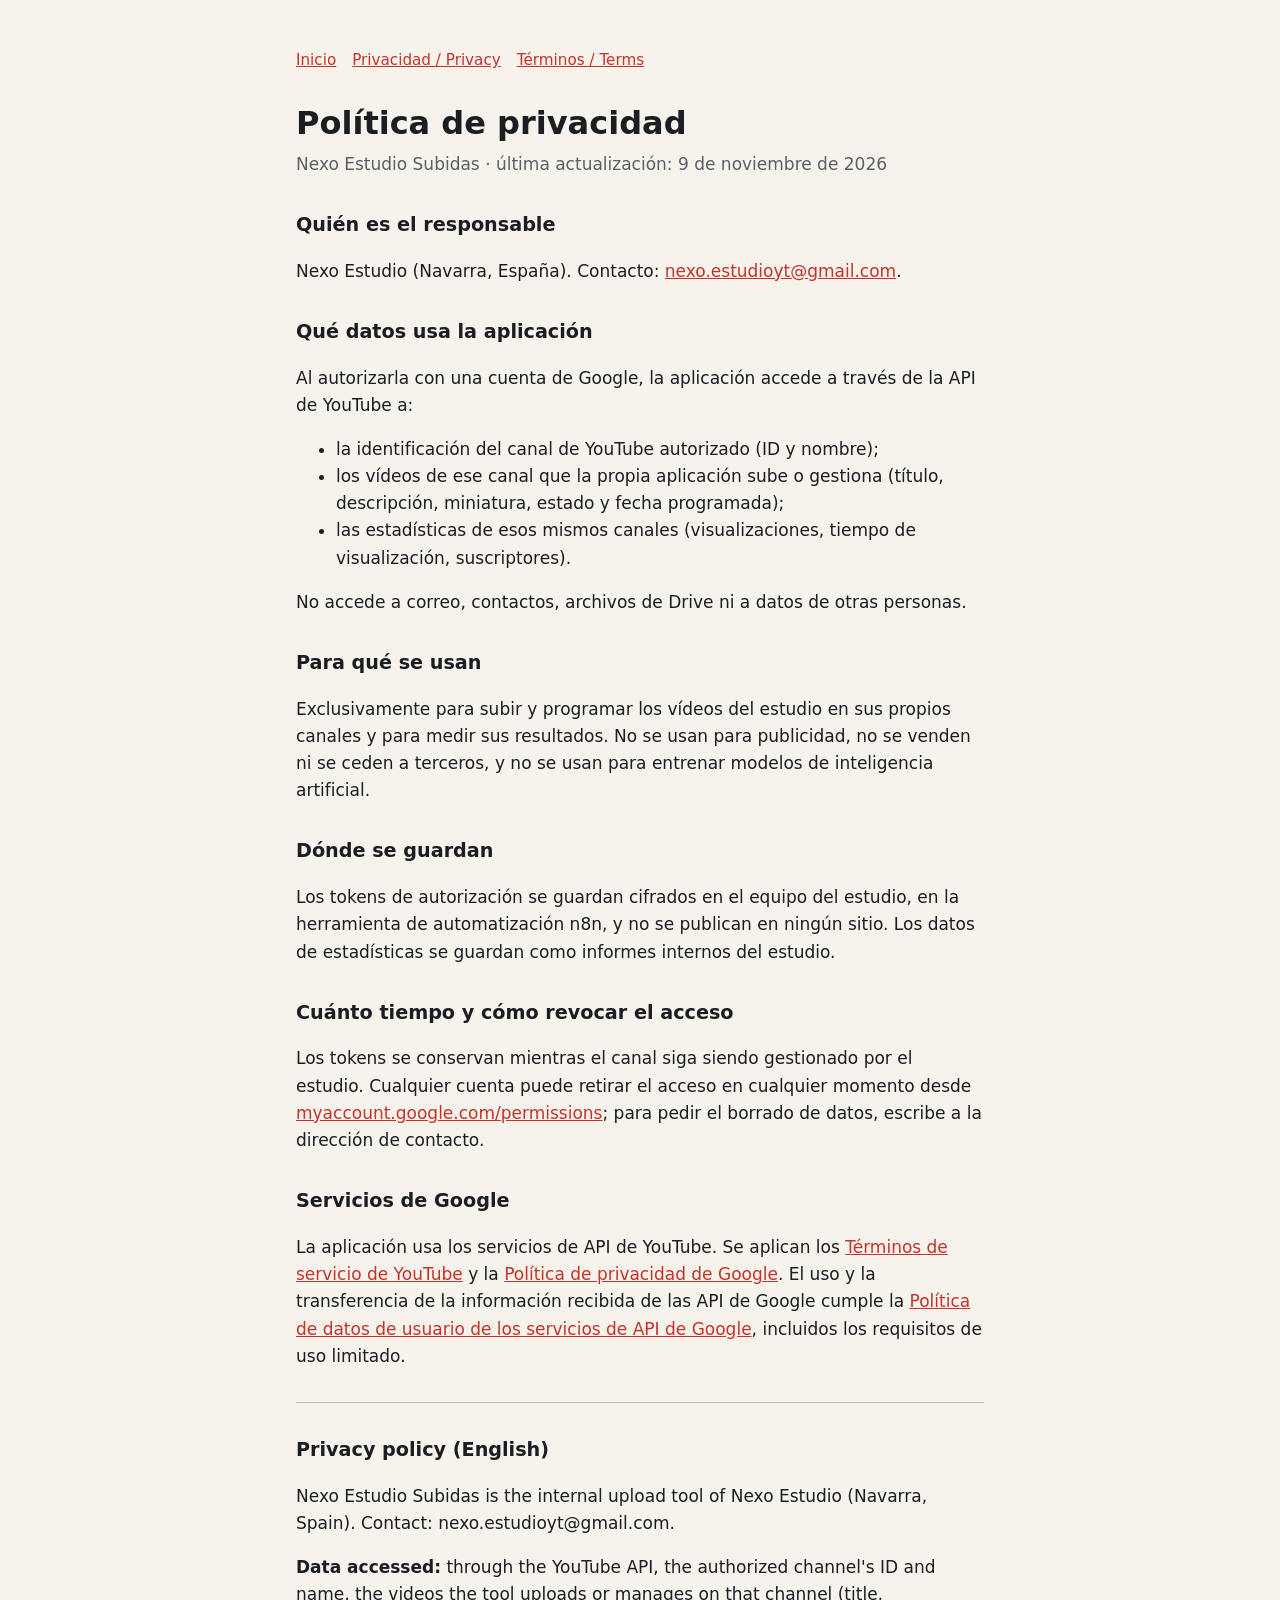
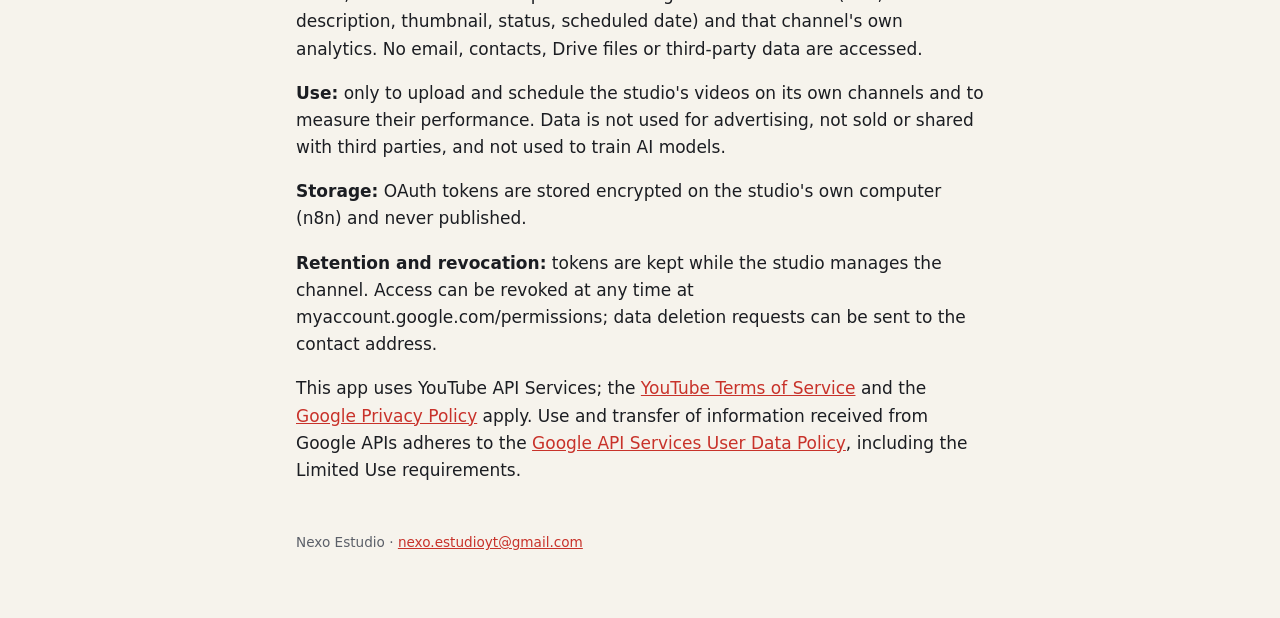
==== privacidad.html @ 5f4a662a "Páginas legales de Nexo Estudio (inicio, privacidad, términos) para la app OAuth Co-Authored-By: Cla" ====
<!doctype html>
<html lang="es">
<head>
<meta charset="utf-8">
<meta name="viewport" content="width=device-width, initial-scale=1">
<title>Política de privacidad</title>
<link rel="stylesheet" href="estilo.css">
</head>
<body>
<main>
<nav><a href="./">Inicio</a><a href="privacidad.html">Privacidad / Privacy</a><a href="terminos.html">Términos / Terms</a></nav>
<h1>Política de privacidad</h1>
<p class="sub">Nexo Estudio Subidas · última actualización: 9 de noviembre de 2026</p>

<h2>Quién es el responsable</h2>
<p>Nexo Estudio (Navarra, España). Contacto: <a href="mailto:nexo.estudioyt@gmail.com">nexo.estudioyt@gmail.com</a>.</p>

<h2>Qué datos usa la aplicación</h2>
<p>Al autorizarla con una cuenta de Google, la aplicación accede a través de la API de YouTube a:</p>
<ul>
  <li>la identificación del canal de YouTube autorizado (ID y nombre);</li>
  <li>los vídeos de ese canal que la propia aplicación sube o gestiona (título, descripción, miniatura, estado y fecha programada);</li>
  <li>las estadísticas de esos mismos canales (visualizaciones, tiempo de visualización, suscriptores).</li>
</ul>
<p>No accede a correo, contactos, archivos de Drive ni a datos de otras personas.</p>

<h2>Para qué se usan</h2>
<p>Exclusivamente para subir y programar los vídeos del estudio en sus propios canales y para medir sus resultados.
No se usan para publicidad, no se venden ni se ceden a terceros, y no se usan para entrenar modelos de inteligencia artificial.</p>

<h2>Dónde se guardan</h2>
<p>Los tokens de autorización se guardan cifrados en el equipo del estudio, en la herramienta de automatización n8n, y no se
publican en ningún sitio. Los datos de estadísticas se guardan como informes internos del estudio.</p>

<h2>Cuánto tiempo y cómo revocar el acceso</h2>
<p>Los tokens se conservan mientras el canal siga siendo gestionado por el estudio. Cualquier cuenta puede retirar el acceso
en cualquier momento desde <a href="https://myaccount.google.com/permissions">myaccount.google.com/permissions</a>; para
pedir el borrado de datos, escribe a la dirección de contacto.</p>

<h2>Servicios de Google</h2>
<p>La aplicación usa los servicios de API de YouTube. Se aplican los
<a href="https://www.youtube.com/t/terms">Términos de servicio de YouTube</a> y la
<a href="https://policies.google.com/privacy">Política de privacidad de Google</a>. El uso y la transferencia de la información
recibida de las API de Google cumple la
<a href="https://developers.google.com/terms/api-services-user-data-policy">Política de datos de usuario de los servicios de API de Google</a>,
incluidos los requisitos de uso limitado.</p>

<hr>
<h2 lang="en">Privacy policy (English)</h2>
<div lang="en">
<p>Nexo Estudio Subidas is the internal upload tool of Nexo Estudio (Navarra, Spain). Contact: nexo.estudioyt@gmail.com.</p>
<p><strong>Data accessed:</strong> through the YouTube API, the authorized channel's ID and name, the videos the tool uploads or
manages on that channel (title, description, thumbnail, status, scheduled date) and that channel's own analytics. No email,
contacts, Drive files or third-party data are accessed.</p>
<p><strong>Use:</strong> only to upload and schedule the studio's videos on its own channels and to measure their performance.
Data is not used for advertising, not sold or shared with third parties, and not used to train AI models.</p>
<p><strong>Storage:</strong> OAuth tokens are stored encrypted on the studio's own computer (n8n) and never published.</p>
<p><strong>Retention and revocation:</strong> tokens are kept while the studio manages the channel. Access can be revoked at any
time at myaccount.google.com/permissions; data deletion requests can be sent to the contact address.</p>
<p>This app uses YouTube API Services; the <a href="https://www.youtube.com/t/terms">YouTube Terms of Service</a> and the
<a href="https://policies.google.com/privacy">Google Privacy Policy</a> apply. Use and transfer of information received from Google
APIs adheres to the <a href="https://developers.google.com/terms/api-services-user-data-policy">Google API Services User Data Policy</a>,
including the Limited Use requirements.</p>
</div>

<footer>Nexo Estudio · <a href="mailto:nexo.estudioyt@gmail.com">nexo.estudioyt@gmail.com</a></footer>
</main>
</body>
</html>
---- estilo.css ----
:root { --fondo:#f6f3ec; --texto:#1b1d22; --suave:#5b5f68; --acento:#c8322a; }
@media (prefers-color-scheme: dark) { :root { --fondo:#15171b; --texto:#ecebe7; --suave:#a3a6ad; --acento:#ef6a5f; } }
* { box-sizing:border-box; }
body { margin:0; background:var(--fondo); color:var(--texto); font:17px/1.6 system-ui,-apple-system,"Segoe UI",sans-serif; }
main { max-width:720px; margin:0 auto; padding:48px 16px 64px; }
h1 { font-size:2rem; line-height:1.2; margin:0 0 8px; }
h2 { font-size:1.2rem; margin:32px 0 8px; }
p, li { color:var(--texto); }
.sub { color:var(--suave); margin-top:0; }
a { color:var(--acento); }
nav { display:flex; gap:16px; flex-wrap:wrap; margin-bottom:32px; font-size:.95rem; }
footer { margin-top:48px; color:var(--suave); font-size:.85rem; }
hr { border:0; border-top:1px solid color-mix(in srgb, var(--suave) 35%, transparent); margin:32px 0; }
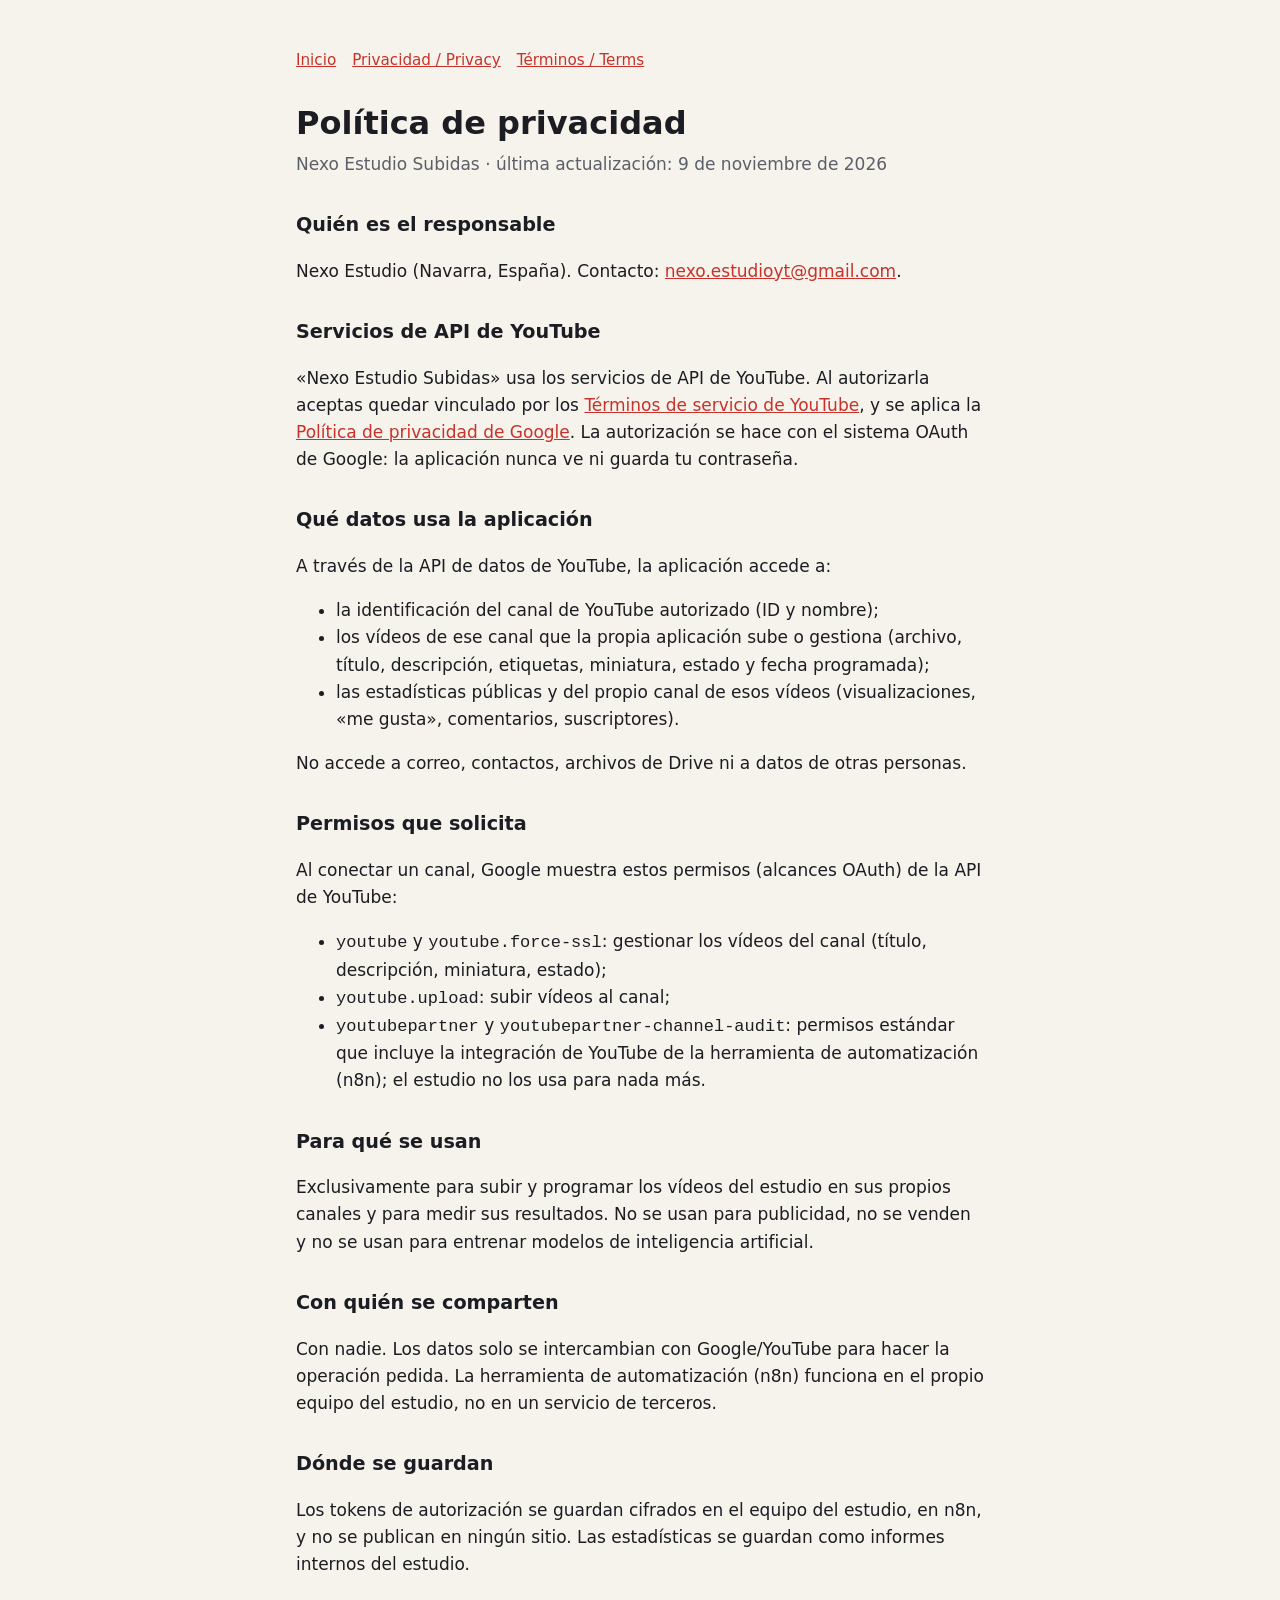
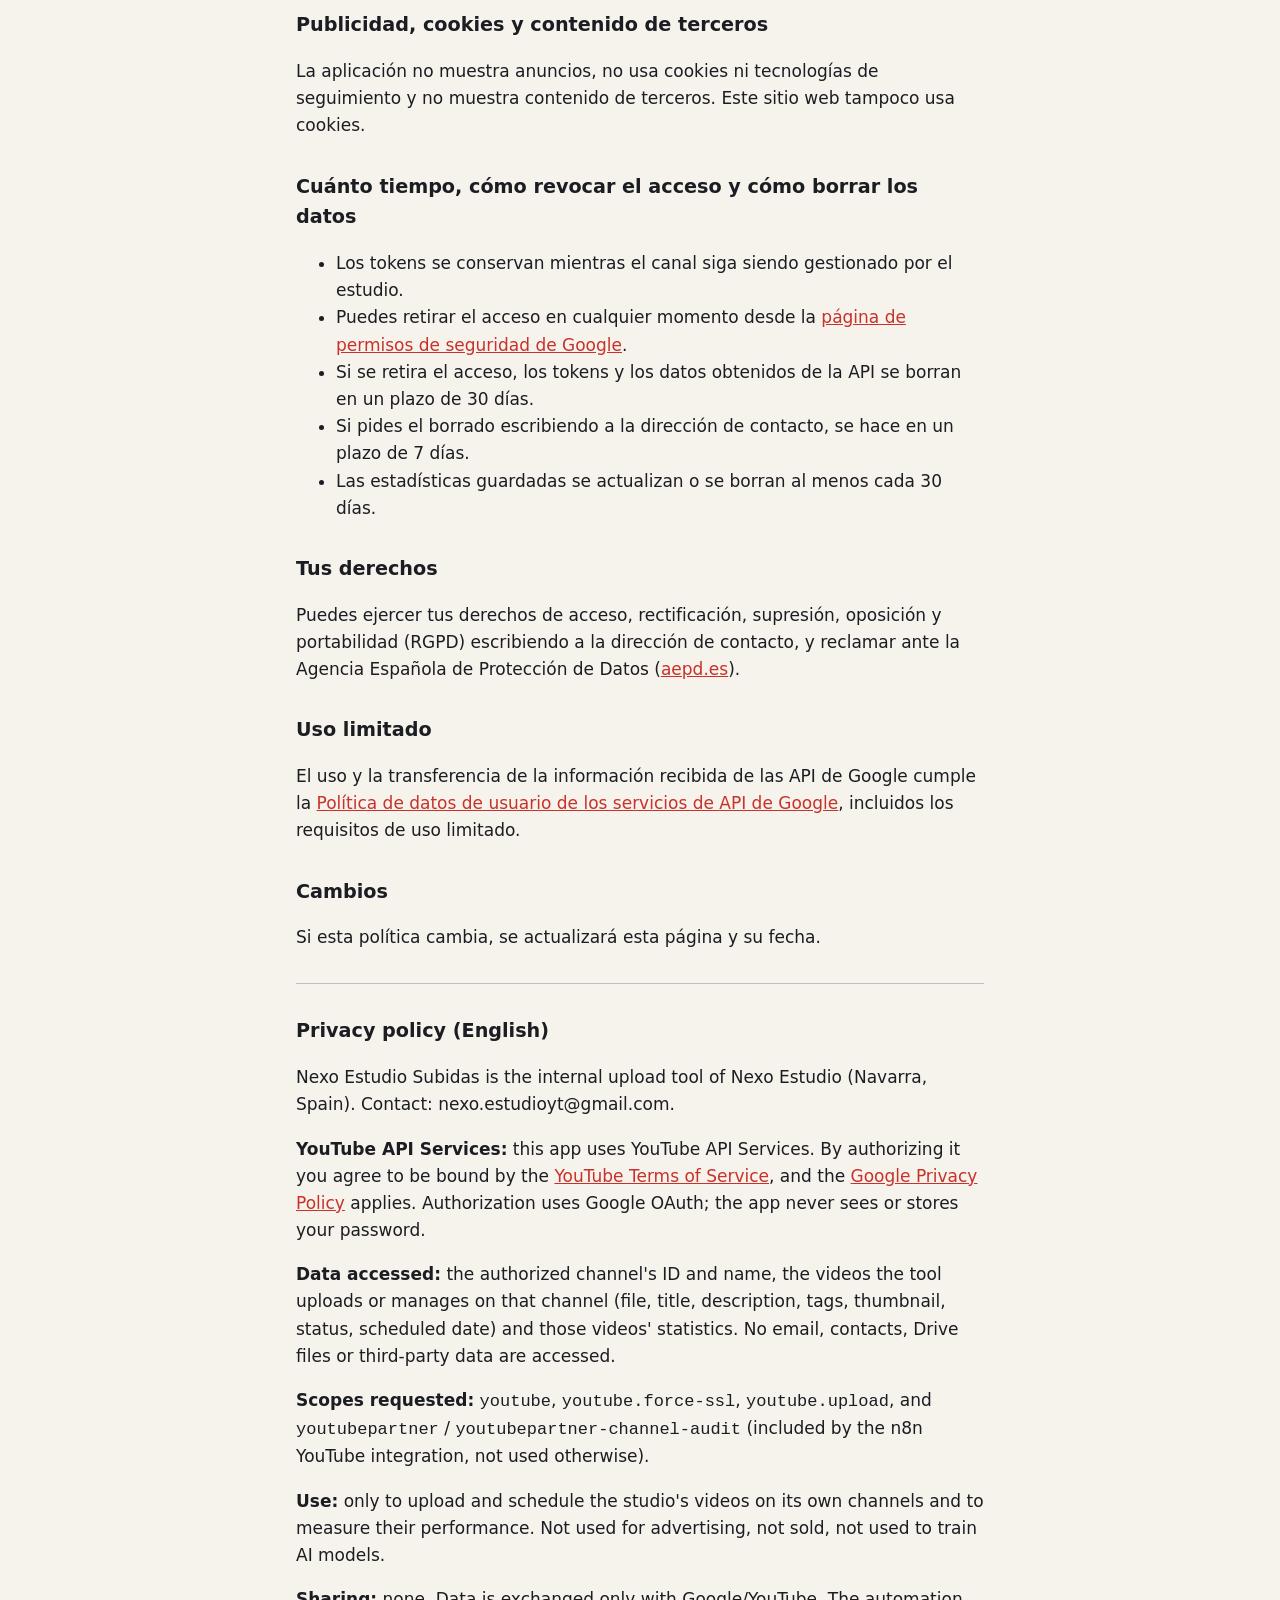
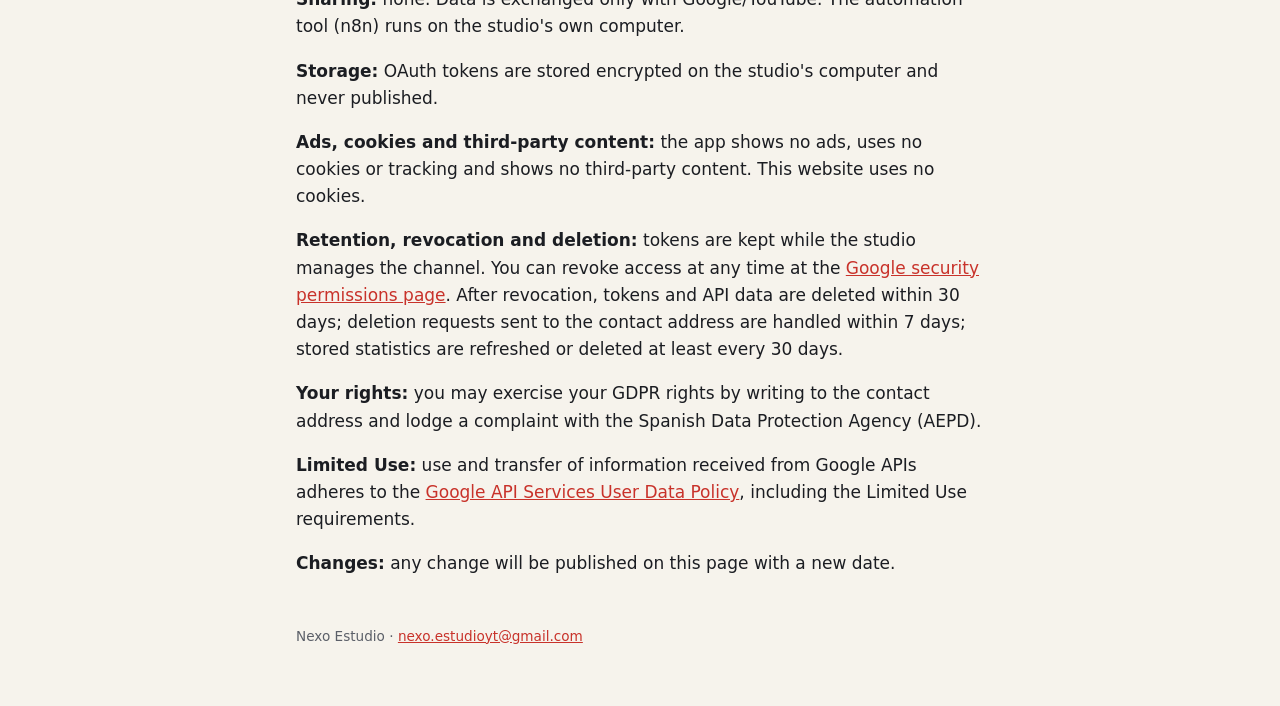
==== commit b71b2562: "Completa privacidad y términos según la política de YouTube API Permisos OAuth, enlace de revocación" ====
--- a/privacidad.html
+++ b/privacidad.html
@@ -15,52 +15,99 @@
 <h2>Quién es el responsable</h2>
 <p>Nexo Estudio (Navarra, España). Contacto: <a href="mailto:nexo.estudioyt@gmail.com">nexo.estudioyt@gmail.com</a>.</p>
 
+<h2>Servicios de API de YouTube</h2>
+<p>«Nexo Estudio Subidas» usa los servicios de API de YouTube. Al autorizarla aceptas quedar vinculado por los
+<a href="https://www.youtube.com/t/terms">Términos de servicio de YouTube</a>, y se aplica la
+<a href="https://policies.google.com/privacy">Política de privacidad de Google</a>. La autorización se hace con el sistema
+OAuth de Google: la aplicación nunca ve ni guarda tu contraseña.</p>
+
 <h2>Qué datos usa la aplicación</h2>
-<p>Al autorizarla con una cuenta de Google, la aplicación accede a través de la API de YouTube a:</p>
+<p>A través de la API de datos de YouTube, la aplicación accede a:</p>
 <ul>
   <li>la identificación del canal de YouTube autorizado (ID y nombre);</li>
-  <li>los vídeos de ese canal que la propia aplicación sube o gestiona (título, descripción, miniatura, estado y fecha programada);</li>
-  <li>las estadísticas de esos mismos canales (visualizaciones, tiempo de visualización, suscriptores).</li>
+  <li>los vídeos de ese canal que la propia aplicación sube o gestiona (archivo, título, descripción, etiquetas, miniatura,
+  estado y fecha programada);</li>
+  <li>las estadísticas públicas y del propio canal de esos vídeos (visualizaciones, «me gusta», comentarios, suscriptores).</li>
 </ul>
 <p>No accede a correo, contactos, archivos de Drive ni a datos de otras personas.</p>
 
+<h2>Permisos que solicita</h2>
+<p>Al conectar un canal, Google muestra estos permisos (alcances OAuth) de la API de YouTube:</p>
+<ul>
+  <li><code>youtube</code> y <code>youtube.force-ssl</code>: gestionar los vídeos del canal (título, descripción, miniatura, estado);</li>
+  <li><code>youtube.upload</code>: subir vídeos al canal;</li>
+  <li><code>youtubepartner</code> y <code>youtubepartner-channel-audit</code>: permisos estándar que incluye la integración de
+  YouTube de la herramienta de automatización (n8n); el estudio no los usa para nada más.</li>
+</ul>
+
 <h2>Para qué se usan</h2>
 <p>Exclusivamente para subir y programar los vídeos del estudio en sus propios canales y para medir sus resultados.
-No se usan para publicidad, no se venden ni se ceden a terceros, y no se usan para entrenar modelos de inteligencia artificial.</p>
+No se usan para publicidad, no se venden y no se usan para entrenar modelos de inteligencia artificial.</p>
+
+<h2>Con quién se comparten</h2>
+<p>Con nadie. Los datos solo se intercambian con Google/YouTube para hacer la operación pedida. La herramienta de
+automatización (n8n) funciona en el propio equipo del estudio, no en un servicio de terceros.</p>
 
 <h2>Dónde se guardan</h2>
-<p>Los tokens de autorización se guardan cifrados en el equipo del estudio, en la herramienta de automatización n8n, y no se
-publican en ningún sitio. Los datos de estadísticas se guardan como informes internos del estudio.</p>
+<p>Los tokens de autorización se guardan cifrados en el equipo del estudio, en n8n, y no se publican en ningún sitio.
+Las estadísticas se guardan como informes internos del estudio.</p>
 
-<h2>Cuánto tiempo y cómo revocar el acceso</h2>
-<p>Los tokens se conservan mientras el canal siga siendo gestionado por el estudio. Cualquier cuenta puede retirar el acceso
-en cualquier momento desde <a href="https://myaccount.google.com/permissions">myaccount.google.com/permissions</a>; para
-pedir el borrado de datos, escribe a la dirección de contacto.</p>
+<h2>Publicidad, cookies y contenido de terceros</h2>
+<p>La aplicación no muestra anuncios, no usa cookies ni tecnologías de seguimiento y no muestra contenido de terceros.
+Este sitio web tampoco usa cookies.</p>
 
-<h2>Servicios de Google</h2>
-<p>La aplicación usa los servicios de API de YouTube. Se aplican los
-<a href="https://www.youtube.com/t/terms">Términos de servicio de YouTube</a> y la
-<a href="https://policies.google.com/privacy">Política de privacidad de Google</a>. El uso y la transferencia de la información
-recibida de las API de Google cumple la
+<h2>Cuánto tiempo, cómo revocar el acceso y cómo borrar los datos</h2>
+<ul>
+  <li>Los tokens se conservan mientras el canal siga siendo gestionado por el estudio.</li>
+  <li>Puedes retirar el acceso en cualquier momento desde la
+  <a href="https://security.google.com/settings/security/permissions">página de permisos de seguridad de Google</a>.</li>
+  <li>Si se retira el acceso, los tokens y los datos obtenidos de la API se borran en un plazo de 30 días.</li>
+  <li>Si pides el borrado escribiendo a la dirección de contacto, se hace en un plazo de 7 días.</li>
+  <li>Las estadísticas guardadas se actualizan o se borran al menos cada 30 días.</li>
+</ul>
+
+<h2>Tus derechos</h2>
+<p>Puedes ejercer tus derechos de acceso, rectificación, supresión, oposición y portabilidad (RGPD) escribiendo a la dirección
+de contacto, y reclamar ante la Agencia Española de Protección de Datos (<a href="https://www.aepd.es">aepd.es</a>).</p>
+
+<h2>Uso limitado</h2>
+<p>El uso y la transferencia de la información recibida de las API de Google cumple la
 <a href="https://developers.google.com/terms/api-services-user-data-policy">Política de datos de usuario de los servicios de API de Google</a>,
 incluidos los requisitos de uso limitado.</p>
+
+<h2>Cambios</h2>
+<p>Si esta política cambia, se actualizará esta página y su fecha.</p>
 
 <hr>
 <h2 lang="en">Privacy policy (English)</h2>
 <div lang="en">
 <p>Nexo Estudio Subidas is the internal upload tool of Nexo Estudio (Navarra, Spain). Contact: nexo.estudioyt@gmail.com.</p>
-<p><strong>Data accessed:</strong> through the YouTube API, the authorized channel's ID and name, the videos the tool uploads or
-manages on that channel (title, description, thumbnail, status, scheduled date) and that channel's own analytics. No email,
-contacts, Drive files or third-party data are accessed.</p>
+<p><strong>YouTube API Services:</strong> this app uses YouTube API Services. By authorizing it you agree to be bound by the
+<a href="https://www.youtube.com/t/terms">YouTube Terms of Service</a>, and the
+<a href="https://policies.google.com/privacy">Google Privacy Policy</a> applies. Authorization uses Google OAuth; the app never
+sees or stores your password.</p>
+<p><strong>Data accessed:</strong> the authorized channel's ID and name, the videos the tool uploads or manages on that channel
+(file, title, description, tags, thumbnail, status, scheduled date) and those videos' statistics. No email, contacts, Drive files
+or third-party data are accessed.</p>
+<p><strong>Scopes requested:</strong> <code>youtube</code>, <code>youtube.force-ssl</code>, <code>youtube.upload</code>, and
+<code>youtubepartner</code> / <code>youtubepartner-channel-audit</code> (included by the n8n YouTube integration, not used otherwise).</p>
 <p><strong>Use:</strong> only to upload and schedule the studio's videos on its own channels and to measure their performance.
-Data is not used for advertising, not sold or shared with third parties, and not used to train AI models.</p>
-<p><strong>Storage:</strong> OAuth tokens are stored encrypted on the studio's own computer (n8n) and never published.</p>
-<p><strong>Retention and revocation:</strong> tokens are kept while the studio manages the channel. Access can be revoked at any
-time at myaccount.google.com/permissions; data deletion requests can be sent to the contact address.</p>
-<p>This app uses YouTube API Services; the <a href="https://www.youtube.com/t/terms">YouTube Terms of Service</a> and the
-<a href="https://policies.google.com/privacy">Google Privacy Policy</a> apply. Use and transfer of information received from Google
-APIs adheres to the <a href="https://developers.google.com/terms/api-services-user-data-policy">Google API Services User Data Policy</a>,
+Not used for advertising, not sold, not used to train AI models.</p>
+<p><strong>Sharing:</strong> none. Data is exchanged only with Google/YouTube. The automation tool (n8n) runs on the studio's
+own computer.</p>
+<p><strong>Storage:</strong> OAuth tokens are stored encrypted on the studio's computer and never published.</p>
+<p><strong>Ads, cookies and third-party content:</strong> the app shows no ads, uses no cookies or tracking and shows no
+third-party content. This website uses no cookies.</p>
+<p><strong>Retention, revocation and deletion:</strong> tokens are kept while the studio manages the channel. You can revoke
+access at any time at the <a href="https://security.google.com/settings/security/permissions">Google security permissions page</a>.
+After revocation, tokens and API data are deleted within 30 days; deletion requests sent to the contact address are handled
+within 7 days; stored statistics are refreshed or deleted at least every 30 days.</p>
+<p><strong>Your rights:</strong> you may exercise your GDPR rights by writing to the contact address and lodge a complaint with
+the Spanish Data Protection Agency (AEPD).</p>
+<p><strong>Limited Use:</strong> use and transfer of information received from Google APIs adheres to the
+<a href="https://developers.google.com/terms/api-services-user-data-policy">Google API Services User Data Policy</a>,
 including the Limited Use requirements.</p>
+<p><strong>Changes:</strong> any change will be published on this page with a new date.</p>
 </div>
 
 <footer>Nexo Estudio · <a href="mailto:nexo.estudioyt@gmail.com">nexo.estudioyt@gmail.com</a></footer>
